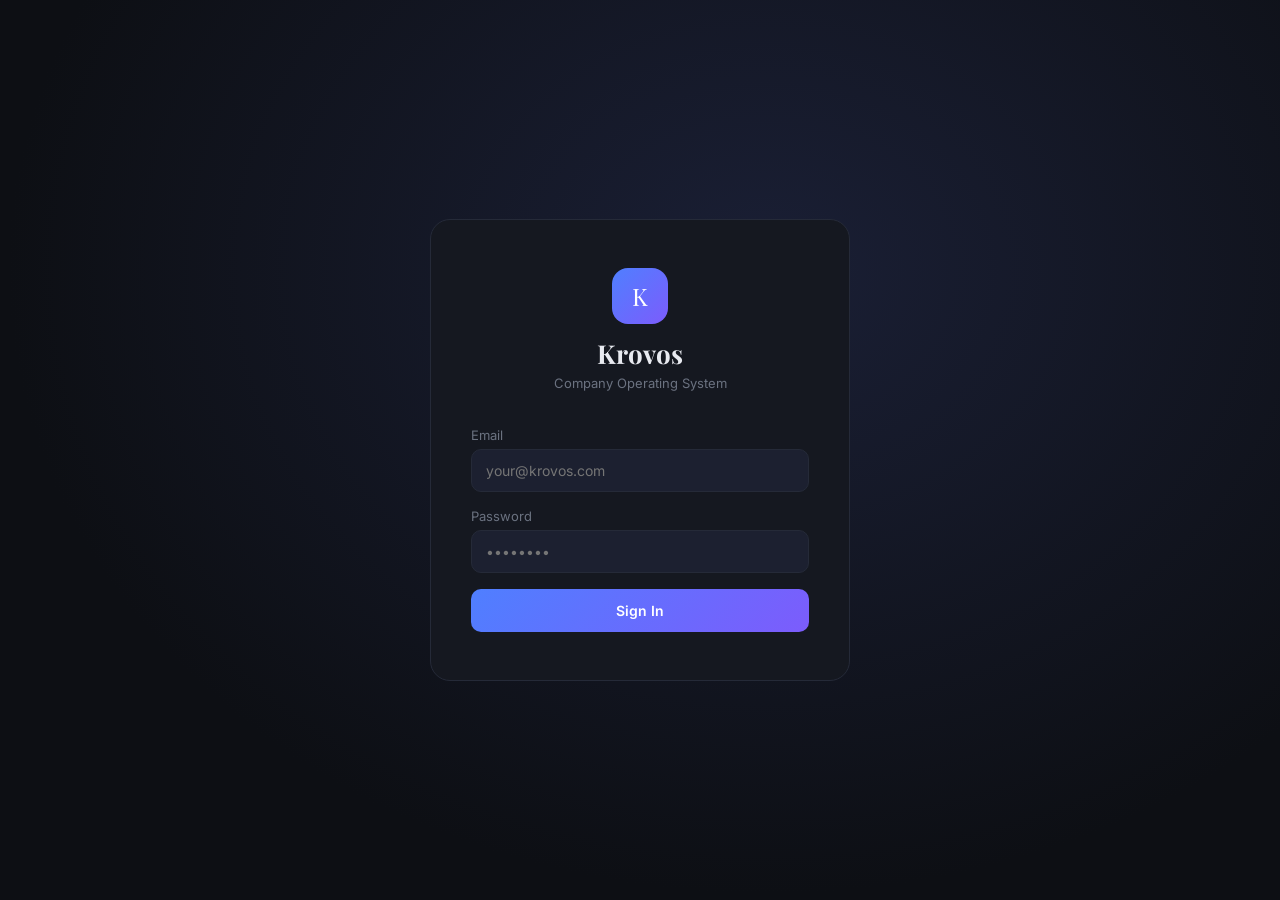
==== clients.html @ 51d41aaa "Add files via upload" ====
<!DOCTYPE html>
<html lang="bn">
<head>
<meta charset="UTF-8">
<meta name="viewport" content="width=device-width, initial-scale=1.0">
<title>Krovos — Clients</title>
<link rel="stylesheet" href="css/style.css">
</head>
<body>
<div class="app">
  <aside class="sidebar">
    <div class="sidebar-logo"><div class="mark">K</div><h2>Krovos</h2></div>
    <div class="sidebar-user">
      <div class="role-pill" id="sideRole"></div>
      <div class="uname" id="sideName"></div>
    </div>
    <nav class="sidebar-nav">
      <div class="nav-item" onclick="location.href='dashboard.html'"><span class="icon">📊</span> Dashboard</div>
      <div class="nav-item" onclick="location.href='workflow.html'"><span class="icon">⚡</span> Daily Workflow</div>
      <div class="nav-item active"><span class="icon">👥</span> Clients</div>
      <div class="nav-item" onclick="location.href='tasks.html'"><span class="icon">✅</span> Tasks</div>
      <div class="nav-item" onclick="location.href='search.html'"><span class="icon">🔍</span> Search</div>
      <div class="nav-item" onclick="location.href='constitution.html'"><span class="icon">📜</span> Constitution</div>
      <div class="nav-item board-only" onclick="location.href='officers.html'" style="display:none"><span class="icon">🏛️</span> Officers</div>
    </nav>
    <div class="sidebar-bottom"><button class="btn-outline" style="width:100%" onclick="auth.logout()">Logout</button></div>
  </aside>

  <main class="main">
    <div class="topbar">
      <h1>Clients</h1>
      <button class="btn-outline" onclick="openModal()">+ Add Client</button>
    </div>

    <div class="search-box">
      <span>🔍</span>
      <input type="text" id="searchInput" placeholder="Client ID, নাম, বা কোম্পানি দিয়ে খুঁজুন..." oninput="filterClients()" />
    </div>

    <div class="table-wrap">
      <table>
        <thead>
          <tr>
            <th>Client ID</th>
            <th>নাম</th>
            <th>কোম্পানি</th>
            <th>Phone</th>
            <th>Status</th>
            <th>Added</th>
            <th>Action</th>
          </tr>
        </thead>
        <tbody id="clientTable"></tbody>
      </table>
    </div>
  </main>
</div>

<!-- Add Client Modal -->
<div class="modal-overlay" id="addModal">
  <div class="modal">
    <h2>New Client Add করুন</h2>
    <div class="form-group">
      <label>নাম *</label>
      <input type="text" id="cName" placeholder="Client-এর নাম" />
    </div>
    <div class="form-group">
      <label>Email</label>
      <input type="email" id="cEmail" placeholder="email@example.com" />
    </div>
    <div class="form-group">
      <label>Phone</label>
      <input type="text" id="cPhone" placeholder="01XXXXXXXXX" />
    </div>
    <div class="form-group">
      <label>কোম্পানি</label>
      <input type="text" id="cCompany" placeholder="কোম্পানির নাম" />
    </div>
    <div class="form-group">
      <label>Notes</label>
      <textarea id="cNotes" placeholder="কোনো বিশেষ তথ্য..."></textarea>
    </div>
    <div class="modal-footer">
      <button class="btn-outline" onclick="closeModal()">Cancel</button>
      <button class="btn btn-primary" style="width:auto;padding:10px 24px" onclick="addClient()">Add Client</button>
    </div>
  </div>
</div>

<!-- Client Detail Modal -->
<div class="modal-overlay" id="detailModal">
  <div class="modal" style="max-width:600px">
    <div id="detailContent"></div>
    <div class="modal-footer">
      <button class="btn-outline" onclick="closeDetail()">Close</button>
    </div>
  </div>
</div>

<script src="js/config.js"></script>
<script>
const user = auth.require();
const color = ROLE_COLORS[user.role] || '#4f7fff';
document.getElementById('sideRole').textContent = user.role;
document.getElementById('sideRole').style.cssText = `background:${color}22;color:${color}`;
document.getElementById('sideName').textContent = user.name;
if (user.role === 'BOARD') document.querySelectorAll('.board-only').forEach(el => el.style.display = 'flex');

let allClients = [];

function genUserId() {
  return 'KRV-' + Date.now().toString(36).toUpperCase();
}

async function loadClients() {
  const filter = user.role === 'BOARD' ? '' : `assigned_role=eq.${user.role}`;
  allClients = await db.query('clients', { filter, order: 'created_at.desc' }) || [];
  renderTable(allClients);
}

function renderTable(clients) {
  const tbody = document.getElementById('clientTable');
  if (clients.length === 0) {
    tbody.innerHTML = '<tr><td colspan="7" class="empty">কোনো client নেই। নতুন add করুন।</td></tr>';
    return;
  }
  tbody.innerHTML = clients.map(c => `
    <tr>
      <td><span class="client-id">${c.user_id}</span></td>
      <td><strong>${c.name}</strong></td>
      <td>${c.company || '—'}</td>
      <td>${c.phone || '—'}</td>
      <td><span class="badge badge-${c.status}">${c.status}</span></td>
      <td style="color:var(--muted)">${new Date(c.created_at).toLocaleDateString('bn-BD')}</td>
      <td>
        <button class="btn-sm btn-primary" onclick="viewClient('${c.id}')">Details</button>
      </td>
    </tr>
  `).join('');
}

function filterClients() {
  const q = document.getElementById('searchInput').value.toLowerCase();
  const filtered = allClients.filter(c =>
    c.user_id.toLowerCase().includes(q) ||
    c.name.toLowerCase().includes(q) ||
    (c.company || '').toLowerCase().includes(q) ||
    (c.phone || '').includes(q)
  );
  renderTable(filtered);
}

async function addClient() {
  const name = document.getElementById('cName').value.trim();
  if (!name) return alert('নাম দিন।');

  const data = {
    user_id: genUserId(),
    name,
    email: document.getElementById('cEmail').value.trim(),
    phone: document.getElementById('cPhone').value.trim(),
    company: document.getElementById('cCompany').value.trim(),
    notes: document.getElementById('cNotes').value.trim(),
    assigned_role: user.role,
    added_by: user.id,
    status: 'active'
  };

  await db.insert('clients', data);
  await db.insert('activity_log', {
    officer_id: user.id,
    action: 'client_added',
    details: `New client added: ${name} (${data.user_id})`
  });

  closeModal();
  loadClients();
}

async function viewClient(id) {
  const client = allClients.find(c => c.id === id);
  if (!client) return;

  const tasks = await db.query('tasks', { filter: `client_id=eq.${id}`, order: 'created_at.desc' }) || [];
  const logs = await db.query('activity_log', { filter: `client_id=eq.${id}`, order: 'created_at.desc', limit: 10 }) || [];

  document.getElementById('detailContent').innerHTML = `
    <div style="display:flex;align-items:center;justify-content:space-between;margin-bottom:20px">
      <div>
        <h2 style="font-size:20px">${client.name}</h2>
        <span class="client-id">${client.user_id}</span>
      </div>
      <span class="badge badge-${client.status}">${client.status}</span>
    </div>

    <div style="display:grid;grid-template-columns:1fr 1fr;gap:12px;margin-bottom:20px">
      <div style="background:var(--surface2);padding:14px;border-radius:10px">
        <div style="color:var(--muted);font-size:11px;margin-bottom:4px">Email</div>
        <div style="font-size:13px">${client.email || '—'}</div>
      </div>
      <div style="background:var(--surface2);padding:14px;border-radius:10px">
        <div style="color:var(--muted);font-size:11px;margin-bottom:4px">Phone</div>
        <div style="font-size:13px">${client.phone || '—'}</div>
      </div>
      <div style="background:var(--surface2);padding:14px;border-radius:10px">
        <div style="color:var(--muted);font-size:11px;margin-bottom:4px">কোম্পানি</div>
        <div style="font-size:13px">${client.company || '—'}</div>
      </div>
      <div style="background:var(--surface2);padding:14px;border-radius:10px">
        <div style="color:var(--muted);font-size:11px;margin-bottom:4px">Added</div>
        <div style="font-size:13px">${new Date(client.created_at).toLocaleDateString('bn-BD')}</div>
      </div>
    </div>

    ${client.notes ? `<div style="background:var(--surface2);padding:14px;border-radius:10px;margin-bottom:20px">
      <div style="color:var(--muted);font-size:11px;margin-bottom:4px">Notes</div>
      <div style="font-size:13px">${client.notes}</div>
    </div>` : ''}

    <div style="font-size:14px;font-weight:600;margin-bottom:12px">Tasks (${tasks.length})</div>
    ${tasks.length === 0 ? '<div class="empty">কোনো task নেই</div>' :
      tasks.slice(0,5).map(t => `
        <div style="background:var(--surface2);padding:12px;border-radius:8px;margin-bottom:8px;display:flex;justify-content:space-between;align-items:center">
          <span style="font-size:13px">${t.title}</span>
          <span class="badge badge-${t.status}">${t.status}</span>
        </div>
      `).join('')
    }

    <div style="font-size:14px;font-weight:600;margin:16px 0 12px">Activity Log</div>
    ${logs.length === 0 ? '<div class="empty">কোনো activity নেই</div>' :
      logs.map(l => `
        <div style="padding:8px 0;border-bottom:1px solid var(--border);font-size:12px;color:var(--muted)">
          ${l.action} — ${new Date(l.created_at).toLocaleString('bn-BD')}
          ${l.details ? `<br><span style="color:var(--text)">${l.details}</span>` : ''}
        </div>
      `).join('')
    }
  `;

  document.getElementById('detailModal').classList.add('open');
}

function openModal() { document.getElementById('addModal').classList.add('open'); }
function closeModal() { document.getElementById('addModal').classList.remove('open'); }
function closeDetail() { document.getElementById('detailModal').classList.remove('open'); }

loadClients();
</script>
</body>
</html>
---- css/style.css ----
@import url('https://fonts.googleapis.com/css2?family=Inter:wght@300;400;500;600;700&family=Playfair+Display:wght@700&display=swap');

*, *::before, *::after { box-sizing: border-box; margin: 0; padding: 0; }

:root {
  --bg: #0d0f14;
  --surface: #151820;
  --surface2: #1c2030;
  --border: #252a38;
  --accent: #4f7fff;
  --accent2: #7c5cfc;
  --text: #e8eaf0;
  --muted: #6b7280;
  --ceo: #f59e0b;
  --coo: #3b82f6;
  --cto: #8b5cf6;
  --cfo: #10b981;
  --cmo: #ec4899;
  --board: #ff6b6b;
  --danger: #ef4444;
  --success: #34d399;
}

body {
  background: var(--bg);
  color: var(--text);
  font-family: 'Inter', sans-serif;
  min-height: 100vh;
}

/* ── Login ── */
.login-wrap {
  min-height: 100vh;
  display: flex;
  align-items: center;
  justify-content: center;
  background: radial-gradient(ellipse at 60% 30%, #1a1f35 0%, var(--bg) 70%);
}

.login-card {
  background: var(--surface);
  border: 1px solid var(--border);
  border-radius: 20px;
  padding: 48px 40px;
  width: 100%;
  max-width: 420px;
}

.login-logo { text-align: center; margin-bottom: 36px; }
.login-logo .mark {
  width: 56px; height: 56px;
  background: linear-gradient(135deg, var(--accent), var(--accent2));
  border-radius: 16px;
  display: inline-flex; align-items: center; justify-content: center;
  font-family: 'Playfair Display', serif;
  font-size: 24px; color: white; margin-bottom: 12px;
}
.login-logo h1 { font-family: 'Playfair Display', serif; font-size: 26px; }
.login-logo p { color: var(--muted); font-size: 13px; margin-top: 4px; }

.form-group { margin-bottom: 16px; }
.form-group label { display: block; font-size: 13px; color: var(--muted); margin-bottom: 6px; }
.form-group input, .form-group select {
  width: 100%;
  background: var(--surface2);
  border: 1px solid var(--border);
  border-radius: 10px;
  padding: 12px 14px;
  color: var(--text);
  font-size: 14px;
  font-family: 'Inter', sans-serif;
  outline: none;
  transition: border-color 0.2s;
}
.form-group input:focus, .form-group select:focus { border-color: var(--accent); }
.form-group select option { background: var(--surface2); }

.btn {
  width: 100%;
  padding: 13px;
  border: none;
  border-radius: 10px;
  font-size: 14px;
  font-weight: 600;
  font-family: 'Inter', sans-serif;
  cursor: pointer;
  transition: opacity 0.2s, transform 0.1s;
}
.btn:active { transform: scale(0.98); }
.btn-primary { background: linear-gradient(135deg, var(--accent), var(--accent2)); color: white; }
.btn-primary:hover { opacity: 0.9; }
.btn-danger { background: var(--danger); color: white; }
.btn-sm {
  width: auto; padding: 7px 16px;
  font-size: 12px; font-weight: 600;
  border: none; border-radius: 8px;
  cursor: pointer; font-family: 'Inter', sans-serif;
}
.btn-outline {
  background: transparent;
  border: 1px solid var(--border);
  color: var(--text);
  width: auto; padding: 8px 18px;
  font-size: 13px; border-radius: 8px;
  cursor: pointer; font-family: 'Inter', sans-serif;
  transition: border-color 0.2s;
}
.btn-outline:hover { border-color: var(--accent); }

.error-msg {
  background: #ef444422;
  border: 1px solid var(--danger);
  border-radius: 8px;
  padding: 10px 14px;
  font-size: 13px;
  color: #fca5a5;
  margin-bottom: 16px;
  display: none;
}

/* ── Layout ── */
.app { display: flex; min-height: 100vh; }

.sidebar {
  width: 240px;
  background: var(--surface);
  border-right: 1px solid var(--border);
  display: flex;
  flex-direction: column;
  position: fixed;
  top: 0; left: 0; bottom: 0;
  z-index: 100;
}

.sidebar-logo {
  padding: 24px 20px;
  border-bottom: 1px solid var(--border);
  display: flex; align-items: center; gap: 12px;
}
.sidebar-logo .mark {
  width: 36px; height: 36px;
  background: linear-gradient(135deg, var(--accent), var(--accent2));
  border-radius: 10px;
  display: flex; align-items: center; justify-content: center;
  font-family: 'Playfair Display', serif;
  font-size: 16px; color: white; flex-shrink: 0;
}
.sidebar-logo h2 { font-family: 'Playfair Display', serif; font-size: 18px; }

.sidebar-user {
  padding: 16px 20px;
  border-bottom: 1px solid var(--border);
}
.sidebar-user .role-pill {
  display: inline-block;
  padding: 3px 10px;
  border-radius: 12px;
  font-size: 11px;
  font-weight: 700;
  margin-bottom: 4px;
}
.sidebar-user .uname { font-size: 13px; font-weight: 500; }

.sidebar-nav { flex: 1; padding: 12px 0; overflow-y: auto; }
.nav-item {
  display: flex; align-items: center; gap: 10px;
  padding: 10px 20px;
  font-size: 13px; color: var(--muted);
  cursor: pointer; transition: all 0.15s;
  border-left: 3px solid transparent;
}
.nav-item:hover { color: var(--text); background: var(--surface2); }
.nav-item.active { color: var(--text); border-left-color: var(--accent); background: var(--surface2); }
.nav-item .icon { width: 18px; text-align: center; }

.sidebar-bottom {
  padding: 16px 20px;
  border-top: 1px solid var(--border);
}

.main { margin-left: 240px; flex: 1; padding: 32px; }

/* ── Topbar ── */
.topbar {
  display: flex; align-items: center; justify-content: space-between;
  margin-bottom: 28px;
}
.topbar h1 { font-size: 22px; font-weight: 700; }
.topbar-right { display: flex; gap: 10px; align-items: center; }

/* ── Search ── */
.search-box {
  display: flex; align-items: center; gap: 10px;
  background: var(--surface);
  border: 1px solid var(--border);
  border-radius: 10px;
  padding: 10px 16px;
  margin-bottom: 24px;
}
.search-box input {
  background: none; border: none; outline: none;
  color: var(--text); font-size: 14px; flex: 1;
  font-family: 'Inter', sans-serif;
}
.search-box input::placeholder { color: var(--muted); }

/* ── Cards ── */
.cards-grid {
  display: grid;
  grid-template-columns: repeat(auto-fill, minmax(220px, 1fr));
  gap: 16px;
  margin-bottom: 28px;
}
.stat-card {
  background: var(--surface);
  border: 1px solid var(--border);
  border-radius: 14px;
  padding: 20px;
}
.stat-card .label { font-size: 12px; color: var(--muted); margin-bottom: 8px; }
.stat-card .value { font-size: 28px; font-weight: 700; }
.stat-card .sub { font-size: 12px; color: var(--muted); margin-top: 4px; }

/* ── Table ── */
.table-wrap {
  background: var(--surface);
  border: 1px solid var(--border);
  border-radius: 14px;
  overflow: hidden;
  margin-bottom: 24px;
}
.table-head {
  display: flex; align-items: center; justify-content: space-between;
  padding: 16px 20px;
  border-bottom: 1px solid var(--border);
}
.table-head h3 { font-size: 15px; font-weight: 600; }

table { width: 100%; border-collapse: collapse; }
th {
  text-align: left; padding: 12px 20px;
  font-size: 11px; color: var(--muted);
  text-transform: uppercase; letter-spacing: 0.5px;
  border-bottom: 1px solid var(--border);
}
td {
  padding: 14px 20px;
  font-size: 13px;
  border-bottom: 1px solid var(--border);
}
tr:last-child td { border-bottom: none; }
tr:hover td { background: var(--surface2); }

.badge {
  display: inline-block;
  padding: 3px 10px; border-radius: 12px;
  font-size: 11px; font-weight: 600;
}
.badge-pending { background: #f59e0b22; color: #f59e0b; }
.badge-in_progress { background: #3b82f622; color: #3b82f6; }
.badge-completed { background: #10b98122; color: #10b981; }
.badge-cancelled { background: #ef444422; color: #ef4444; }
.badge-active { background: #10b98122; color: #10b981; }
.badge-inactive { background: #ef444422; color: #ef4444; }
.badge-low { background: #6b728022; color: #9ca3af; }
.badge-medium { background: #f59e0b22; color: #f59e0b; }
.badge-high { background: #ef444422; color: #ef4444; }
.badge-urgent { background: #dc262622; color: #f87171; }

/* ── Workflow Chart ── */
.workflow-grid {
  display: grid;
  grid-template-columns: repeat(5, 1fr);
  gap: 12px;
  margin-bottom: 24px;
}
.workflow-col {
  background: var(--surface);
  border: 1px solid var(--border);
  border-radius: 14px;
  overflow: hidden;
}
.workflow-col-head {
  padding: 12px 14px;
  font-size: 12px; font-weight: 700;
  text-align: center;
  border-bottom: 1px solid var(--border);
}
.workflow-tasks { padding: 10px; min-height: 120px; }
.workflow-task {
  background: var(--surface2);
  border: 1px solid var(--border);
  border-radius: 8px;
  padding: 10px 12px;
  margin-bottom: 8px;
  font-size: 12px;
}
.workflow-task .t-title { font-weight: 500; margin-bottom: 4px; }
.workflow-task .t-meta { color: var(--muted); font-size: 11px; }

/* ── Modal ── */
.modal-overlay {
  position: fixed; inset: 0;
  background: rgba(0,0,0,0.7);
  display: flex; align-items: center; justify-content: center;
  z-index: 999; opacity: 0; pointer-events: none;
  transition: opacity 0.2s;
}
.modal-overlay.open { opacity: 1; pointer-events: all; }
.modal {
  background: var(--surface);
  border: 1px solid var(--border);
  border-radius: 18px;
  padding: 32px;
  width: 100%; max-width: 500px;
  max-height: 90vh; overflow-y: auto;
  transform: translateY(20px);
  transition: transform 0.2s;
}
.modal-overlay.open .modal { transform: translateY(0); }
.modal h2 { font-size: 18px; margin-bottom: 24px; }
.modal-footer { display: flex; gap: 10px; justify-content: flex-end; margin-top: 24px; }

/* ── Tabs ── */
.tabs { display: flex; gap: 4px; margin-bottom: 24px; border-bottom: 1px solid var(--border); }
.tab {
  padding: 10px 20px; font-size: 13px; font-weight: 500;
  color: var(--muted); cursor: pointer;
  border-bottom: 2px solid transparent;
  transition: all 0.15s;
}
.tab.active { color: var(--text); border-bottom-color: var(--accent); }

/* ── Client ID ── */
.client-id {
  font-family: monospace;
  background: var(--surface2);
  padding: 3px 8px;
  border-radius: 6px;
  font-size: 12px;
  color: var(--accent);
}

/* ── Misc ── */
.section-title {
  font-size: 16px; font-weight: 600;
  margin-bottom: 16px;
}
.empty { text-align: center; padding: 40px; color: var(--muted); font-size: 14px; }
.flex { display: flex; }
.gap-10 { gap: 10px; }
.align-center { align-items: center; }
.justify-between { justify-content: space-between; }
.mt-16 { margin-top: 16px; }
.mb-16 { margin-bottom: 16px; }
textarea {
  width: 100%;
  background: var(--surface2);
  border: 1px solid var(--border);
  border-radius: 10px;
  padding: 12px 14px;
  color: var(--text);
  font-size: 14px;
  font-family: 'Inter', sans-serif;
  outline: none;
  resize: vertical;
  min-height: 80px;
}
textarea:focus { border-color: var(--accent); }

@media (max-width: 900px) {
  .sidebar { width: 200px; }
  .main { margin-left: 200px; padding: 20px; }
  .workflow-grid { grid-template-columns: repeat(2, 1fr); }
}
@media (max-width: 640px) {
  .sidebar { display: none; }
  .main { margin-left: 0; }
}
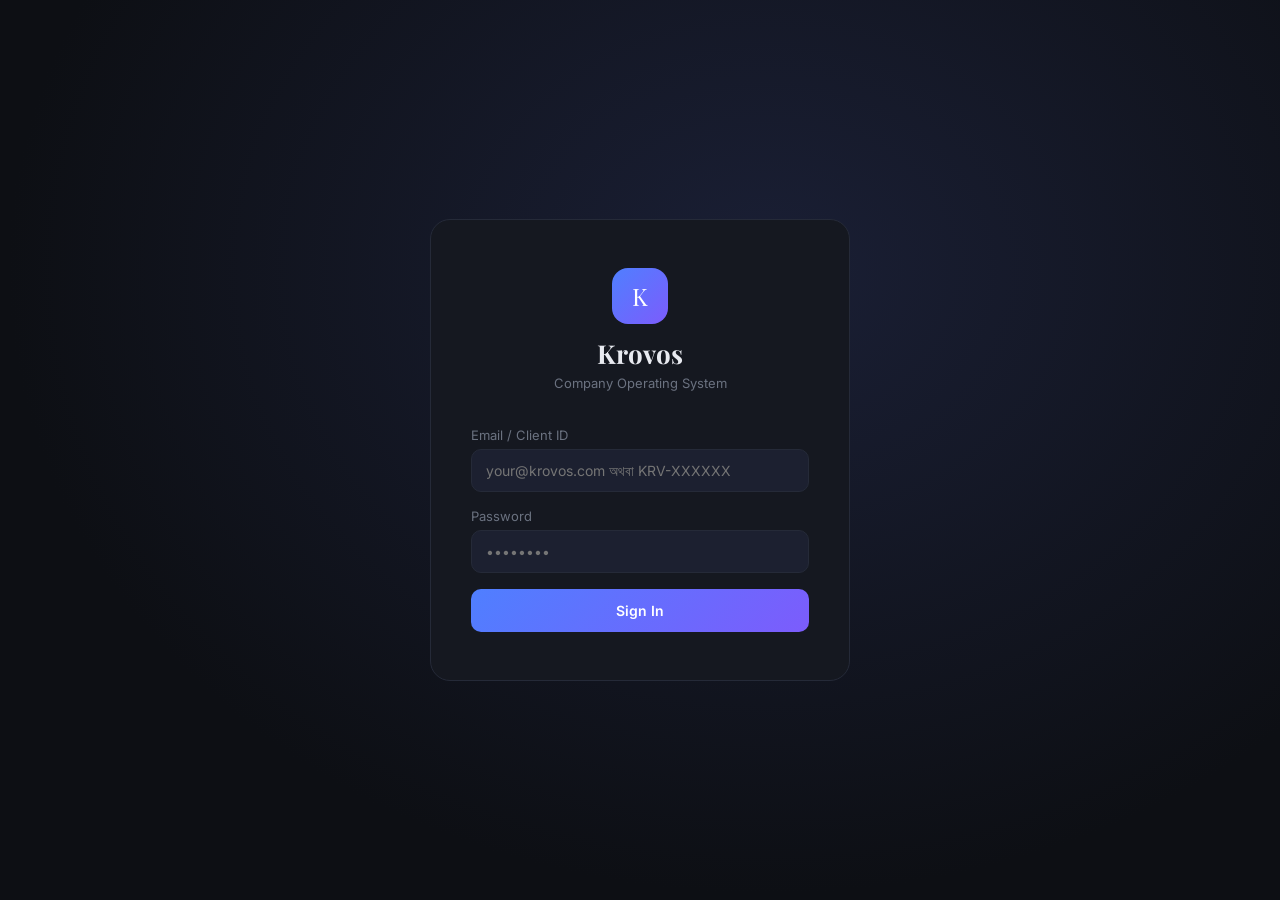
==== commit 233e7149: "Update clients.html" ====
--- a/clients.html
+++ b/clients.html
@@ -77,6 +77,10 @@
       <input type="text" id="cCompany" placeholder="কোম্পানির নাম" />
     </div>
     <div class="form-group">
+      <label>Password (Client Login) *</label>
+      <input type="text" id="cPassword" placeholder="Client-কে দেওয়ার জন্য password" />
+    </div>
+    <div class="form-group">
       <label>Notes</label>
       <textarea id="cNotes" placeholder="কোনো বিশেষ তথ্য..."></textarea>
     </div>
@@ -113,7 +117,7 @@
 }
 
 async function loadClients() {
-  const filter = user.role === 'BOARD' ? '' : `assigned_role=eq.${user.role}`;
+  const filter = (user.role === 'BOARD' || user.role === 'CEO') ? '' : `assigned_role=eq.${user.role}`;
   allClients = await db.query('clients', { filter, order: 'created_at.desc' }) || [];
   renderTable(allClients);
 }
@@ -152,15 +156,18 @@
 
 async function addClient() {
   const name = document.getElementById('cName').value.trim();
+  const password = document.getElementById('cPassword').value.trim();
   if (!name) return alert('নাম দিন।');
-
+  if (!password) return alert('Client Login Password দিন।');
+  const userId = genUserId();
   const data = {
-    user_id: genUserId(),
+    user_id: userId,
     name,
     email: document.getElementById('cEmail').value.trim(),
     phone: document.getElementById('cPhone').value.trim(),
     company: document.getElementById('cCompany').value.trim(),
     notes: document.getElementById('cNotes').value.trim(),
+    password,
     assigned_role: user.role,
     added_by: user.id,
     status: 'active'
@@ -170,11 +177,12 @@
   await db.insert('activity_log', {
     officer_id: user.id,
     action: 'client_added',
-    details: `New client added: ${name} (${data.user_id})`
+    details: `New client added: ${name} (${userId})`
   });
 
   closeModal();
   loadClients();
+  alert(`Client তৈরি হয়েছে!\n\nLogin ID: ${userId}\nPassword: ${password}\n\nএই তথ্য client-কে দিয়ে দিন।`);
 }
 
 async function viewClient(id) {
